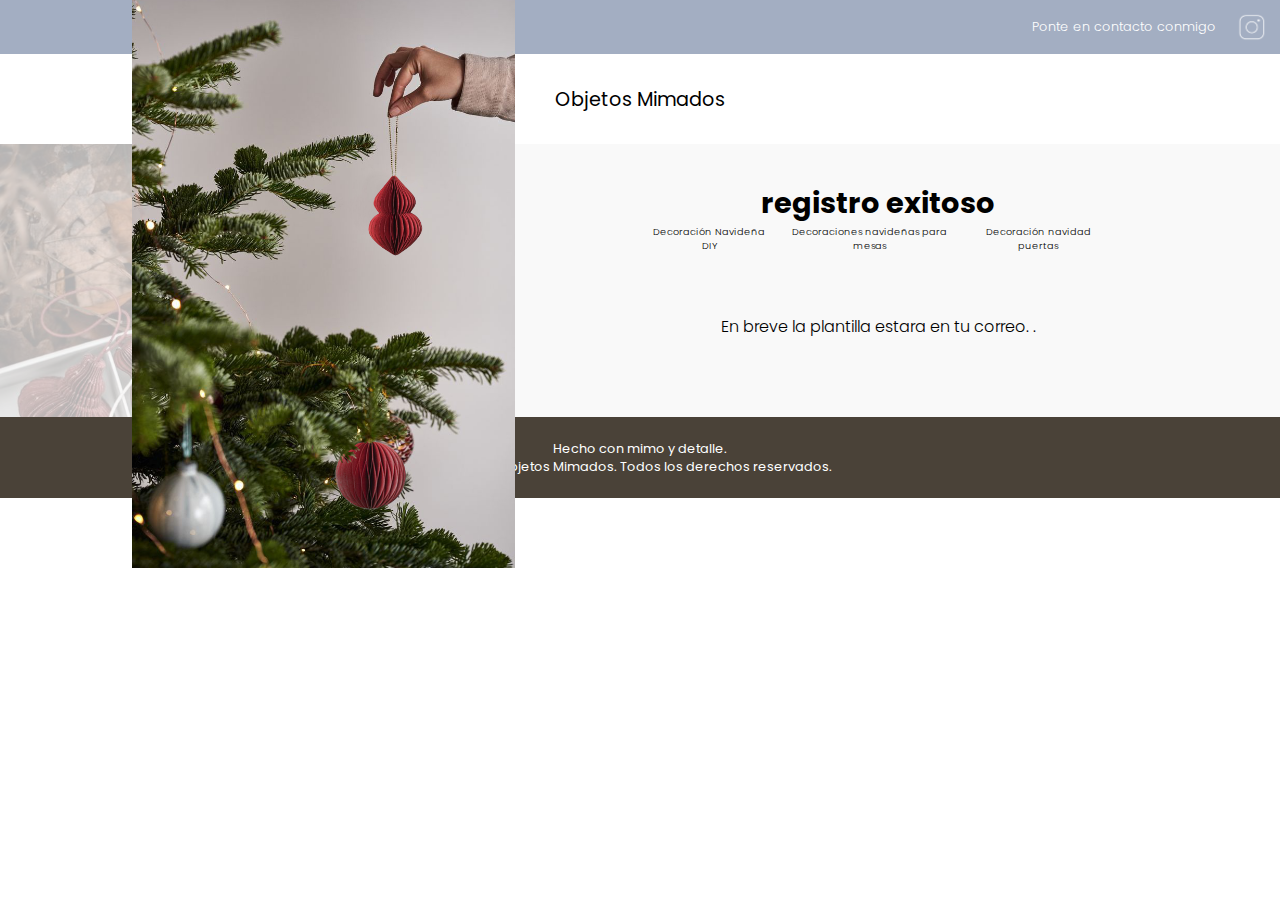
==== success.html @ 0178d854 "success page" ====
<!doctype html>
<html lang="en">
    <head>
        <meta charset="UTF-8" />
        <link rel="stylesheet" type="text/css" href="/style.css">
        <link rel="icon" type="image/svg+xml" href="" />
        <meta name="viewport" content="width=device-width, initial-scale=1.0" />
        <title>Objetos Mimados</title>
    </head>
    <body>
        <header>
            <section class="notifications">
                <p>Ponte en contacto conmigo</p>
                <a href="https://www.instagram.com/objetosmimados/">
                    <img src="./assets/instagram.png" alt="decoracion navidad para puertas"/>
                </a>
            </section>
            <section class="page-name">
                <p>Objetos Mimados</p>
            </section>
        </header>
        
        <section class="content">
            <figure>
                <img src="./assets/paper baubles.jpg" alt="decoracion navidad casas"/>
            </figure>

            <section>
                <div class="title">
                    <h1>registro exitoso</h1>
                    <div>
                        <h2>Decoración Navideña DIY</h2>
                        <h2>Decoraciones navideñas para mesas</h2>
                        <h2>Decoración navidad puertas</h2>
                    </div>
                </div>

                <figure class="img-smallview">
                    <img src="./assets/paper baubles - small.jpg" alt="decoracion navidad nordica"/>
                </figure>

                <div class="text">
                    <p>En breve la plantilla estara en tu correo. .</p>
                </div>

                
            
            </section>
        </section>

        <footer>
            <p>Hecho con mimo y detalle.</p>
            <p>© 2023 Objetos Mimados. Todos los derechos reservados.</p>
        </footer>
        
        <div id="app"></div>
        <script type="module" src="/main.js"></script>
    </body>
</html>
---- style.css ----
@import url('https://fonts.googleapis.com/css2?family=Poppins:wght@100;200;300;400;600&display=swap');


:root{
    --card-background: #f3f2f2;
    --gray:#A1A1A1;
    --gray-light: #f9f9f9;
    --gray-dark:#686868;
    --white:#ffffff;
    --blue: #A3AEC2;
    --black: rgb(58, 58, 58);
    --taupe: #4A4238;
}

*{
    margin: 0;
    padding:0;
    box-sizing: border-box;
    font-family: 'Poppins', sans-serif;
}

::placeholder{
    color: var(--gray);
}

/*scroll bar*/
::-webkit-scrollbar {
    width: 0.3rem;
}
::-webkit-scrollbar-track {
    box-shadow: inset 0 0 5px var(--gray); 
    border-radius: 10px;
}
::-webkit-scrollbar-thumb {
    background: var(--gray-dark); 
    border-radius: 10px;
}
::-webkit-scrollbar-thumb:hover {
    background: var(--gray-dark); 
}




body header{
    width: 100%;
    
} 

body header .notifications{
    background-color: var(--blue);
    padding: 1%;
    display: flex;
    flex-direction: row;
    justify-content: center;
    align-items: center;
}

body header .notifications p{
    color: var(--white);
    padding: 2%;
    font-weight: 300;
    font-size: 0.8rem;
}


body header .notifications  a{
    width: 12%;
    display: flex;
}

body header .notifications  a img{
    width: 90%;
    padding: 5%;
}

body header .page-name{
    padding: 5%;
    text-align: center;
}

body header .page-name p{
    font-size: 1.2rem;
}

body .content{
    width: 100%;
    background-color: var(--gray-light);
}

body .content figure{
    width: 0%;
}

body .content figure img{
    width: 0%;   
}

body .content section {
    width: 100%;
   
}

body .content section .title{
    padding: 0 0 3% 0;
    text-align: center;
}

body .content section .title h1{
    font-size: 1.8rem;
}

body .content section .title h2{
    font-weight: 300;
    font-size: 1rem;
}


body .content section .img-smallview {
    width: 100%;
}

body .content section .img-smallview img{
    width: 100%;
}

body .content section .text{
    text-align: center;
    padding: 5%;
}

body .content section .text p{
    font-weight: 300;
    font-size: 1rem;
}

body .content section form{
    padding: 10%;
    display: flex;
    flex-direction: column;
    background-color: var(--white);
    border-radius: 0.8rem;
    box-shadow: 0 2px 4px var(--gray);
}

body .content section form label{
    padding: 1% 0;
    color: var(--blue);
}

body .content section form input{
    margin: 1% 0 3% 0;
    background: transparent;
    padding: 2%;
    border: none;
    border-bottom: solid var(--taupe) 1px;
    outline: none;
    color: var(--taupe);
}

body .content section form button{
    font-size: 1rem;
    margin: 5% 0;
    padding: 3%;
    border-radius: 0.8rem;
    box-shadow: 0 2px 4px var(--gray);
    font-weight: 500;
    background: var(--blue);
    color: var(--white);
    border: none;
    cursor: pointer;
}

body .content section form button:hover {
    animation: shaking 0.4s infinite;}
@keyframes shaking {
   0% {transform: translateX(0) rotate(0deg);}
   25% {transform: translateX(15px) rotate(3deg);}
   50% {transform: translateX(0px) rotate(0deg);}
   75% {transform: translateX(-15px) rotate(-3deg);}
   100% {transform: translateX(0px) rotate(0deg);}
}

body footer{
    background-color: var(--taupe);
    padding: 2%;
}

body footer p{
    font-size: 0.8rem;
    color: var(--white);
    text-align: center;
}

/* Media query for tablets */
@media screen and (min-width: 768px) {

    body header .notifications{
        height: 6vh;
        padding: 0;
        justify-content: flex-end;
    }
    body header .notifications p{
        padding: 1%;
    }
    body header .notifications a{
        width: 6%;
    }
    body header .page-name{
        height: 10vh;
        display: flex;
        justify-content: center;
        align-items: center;
        padding: 0;
    }
    body .content section form label{
        font-size: 1rem;
    }
    body .content section form button{
        font-size: 1.2rem;
    }
    body footer{
        height: 9vh;
        display: flex;
        flex-direction: column;
        justify-content: center;
        align-items: center;
    }
}

    /* Media query for larger screens (monitors) */
@media screen and (min-width: 1024px) {
    
    body{
        max-width: 1366px;
        margin: auto;
    }

    body header .notifications a{
        width: 4%;
    }
    
    body .content{
        display: flex;
        flex-direction: row;
    }
    body .content section {
        display: flex;
        flex-direction: column;
        align-items: center;
    }
    body .content section .title div{
        display: flex;
    }
    body .content section .title div h2{
        font-weight: 300;
        font-size: .6rem;
        padding: 0 1%;
    }
    body .content section text p{
        padding: 0 0 2% 0;
    }
    body .content figure{
        width: 40%;
        background-image: url(/assets/Christmas\ Decor.jpg);
        background-size: cover;
        position: relative;
        display: flex;
        justify-content: flex-end;
        align-items: center;
    }

    body .content figure::before {
        content: "";
        position: absolute;
        top: 0;
        left: 0;
        width: 100%;
        height: 100%;
        background-color: rgb(254, 254, 254, 0.71) ;
    }

    body .content figure img{
        width: 85%;   
        position: absolute;
        right: -4em;
    }
    body .content section{
        width: 60%;
        margin: 3% 5% 3% 7% ;
    }
    body .content section .img-smallview img{
        width: 0;
        height: 0;
    }
    body .content section .text{
        padding:  5%;
    }
    body .content section .text p{
        padding: 2% 0;
    }
    body .content section form{
        padding: 2% 10%;
        width: 70%;
        background-color: transparent;
        box-shadow: none;
    }
    body .content section form label{
        padding: 3% 0 ;
    }
    body .content section form input{
        font-size: 1rem;
        padding: 3%;
        border-radius: 0.8rem;
        box-shadow: 0 2px 4px var(--gray);
        font-weight: 500;
        background: var(--white);
        border: none;        
    }
    body .content section form button{
        padding: 2%;
        margin: 8% 0 5%;
    }
    
}
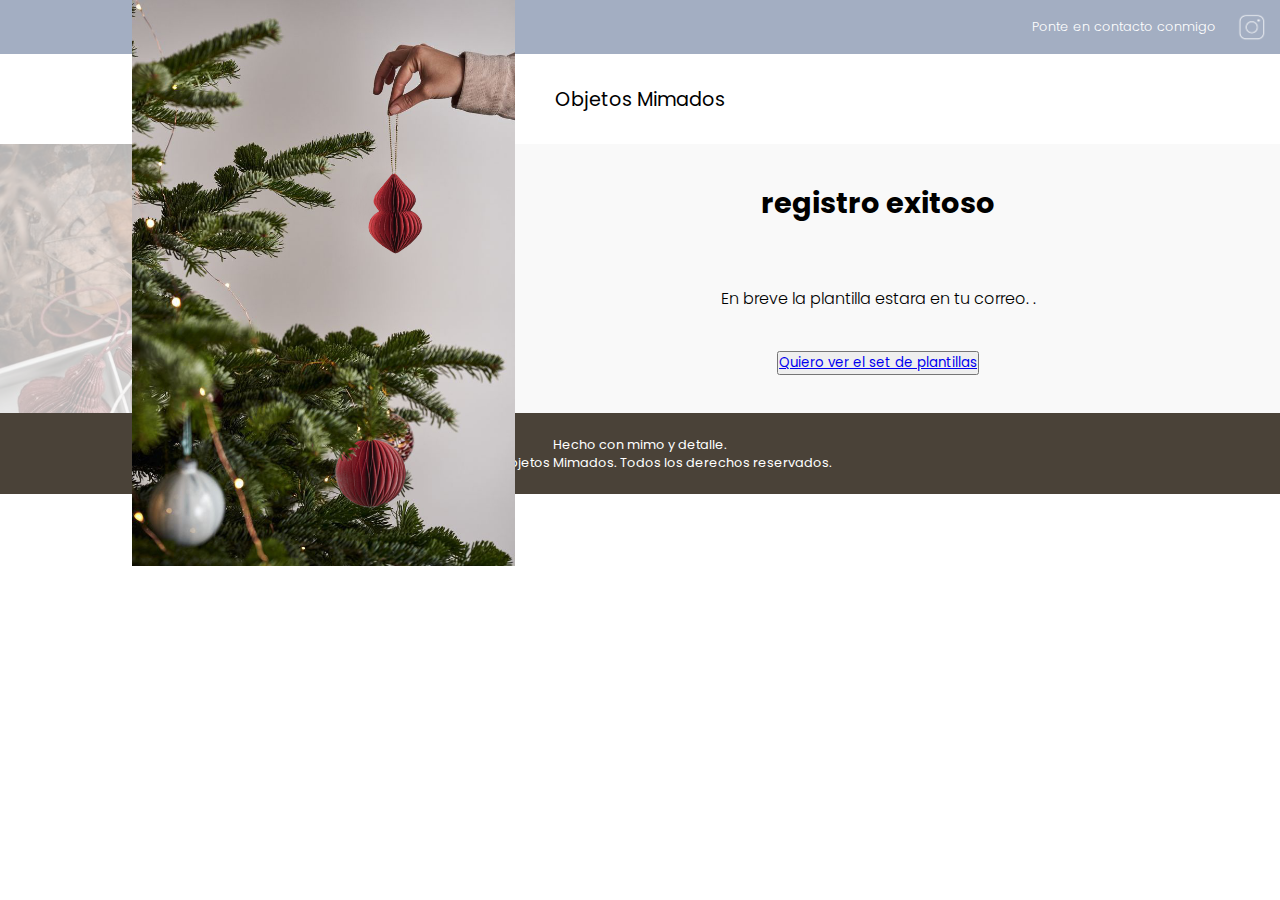
==== commit ace20b1c: "l" ====
--- a/success.html
+++ b/success.html
@@ -2,7 +2,7 @@
 <html lang="en">
     <head>
         <meta charset="UTF-8" />
-        <link rel="stylesheet" type="text/css" href="/style.css">
+        <link rel="stylesheet" type="text/css" href="/success.css">
         <link rel="icon" type="image/svg+xml" href="" />
         <meta name="viewport" content="width=device-width, initial-scale=1.0" />
         <title>Objetos Mimados</title>
@@ -28,11 +28,6 @@
             <section>
                 <div class="title">
                     <h1>registro exitoso</h1>
-                    <div>
-                        <h2>Decoración Navideña DIY</h2>
-                        <h2>Decoraciones navideñas para mesas</h2>
-                        <h2>Decoración navidad puertas</h2>
-                    </div>
                 </div>
 
                 <figure class="img-smallview">
@@ -42,6 +37,10 @@
                 <div class="text">
                     <p>En breve la plantilla estara en tu correo. .</p>
                 </div>
+
+                <button>
+                    <a href="https://pay.hotmart.com/R87188174J?off=5dvn2goa&checkoutMode=10&bid=1696217937513">Quiero ver el set de plantillas</a>
+                </button>
 
                 
             
--- a/success.css
+++ b/success.css
@@ -0,0 +1,325 @@
+@import url('https://fonts.googleapis.com/css2?family=Poppins:wght@100;200;300;400;600&display=swap');
+
+
+:root{
+    --card-background: #f3f2f2;
+    --gray:#A1A1A1;
+    --gray-light: #f9f9f9;
+    --gray-dark:#686868;
+    --white:#ffffff;
+    --blue: #A3AEC2;
+    --black: rgb(58, 58, 58);
+    --taupe: #4A4238;
+}
+
+*{
+    margin: 0;
+    padding:0;
+    box-sizing: border-box;
+    font-family: 'Poppins', sans-serif;
+}
+
+::placeholder{
+    color: var(--gray);
+}
+
+/*scroll bar*/
+::-webkit-scrollbar {
+    width: 0.3rem;
+}
+::-webkit-scrollbar-track {
+    box-shadow: inset 0 0 5px var(--gray); 
+    border-radius: 10px;
+}
+::-webkit-scrollbar-thumb {
+    background: var(--gray-dark); 
+    border-radius: 10px;
+}
+::-webkit-scrollbar-thumb:hover {
+    background: var(--gray-dark); 
+}
+
+
+
+
+body header{
+    width: 100%;
+    
+} 
+
+body header .notifications{
+    background-color: var(--blue);
+    padding: 1%;
+    display: flex;
+    flex-direction: row;
+    justify-content: center;
+    align-items: center;
+}
+
+body header .notifications p{
+    color: var(--white);
+    padding: 2%;
+    font-weight: 300;
+    font-size: 0.8rem;
+}
+
+
+body header .notifications  a{
+    width: 12%;
+    display: flex;
+}
+
+body header .notifications  a img{
+    width: 90%;
+    padding: 5%;
+}
+
+body header .page-name{
+    padding: 5%;
+    text-align: center;
+}
+
+body header .page-name p{
+    font-size: 1.2rem;
+}
+
+body .content{
+    width: 100%;
+    background-color: var(--gray-light);
+}
+
+body .content figure{
+    width: 0%;
+}
+
+body .content figure img{
+    width: 0%;   
+}
+
+body .content section {
+    width: 100%;
+   
+}
+
+body .content section .title{
+    padding: 0 0 3% 0;
+    text-align: center;
+}
+
+body .content section .title h1{
+    font-size: 1.8rem;
+}
+
+body .content section .title h2{
+    font-weight: 300;
+    font-size: 1rem;
+}
+
+
+body .content section .img-smallview {
+    width: 100%;
+}
+
+body .content section .img-smallview img{
+    width: 100%;
+}
+
+body .content section .text{
+    text-align: center;
+    padding: 5%;
+}
+
+body .content section .text p{
+    font-weight: 300;
+    font-size: 1rem;
+}
+
+body .content section form{
+    padding: 10%;
+    display: flex;
+    flex-direction: column;
+    background-color: var(--white);
+    border-radius: 0.8rem;
+    box-shadow: 0 2px 4px var(--gray);
+}
+
+body .content section form label{
+    padding: 1% 0;
+    color: var(--blue);
+}
+
+body .content section form input{
+    margin: 1% 0 3% 0;
+    background: transparent;
+    padding: 2%;
+    border: none;
+    border-bottom: solid var(--taupe) 1px;
+    outline: none;
+    color: var(--taupe);
+}
+
+body .content section form button{
+    font-size: 1rem;
+    margin: 5% 0;
+    padding: 3%;
+    border-radius: 0.8rem;
+    box-shadow: 0 2px 4px var(--gray);
+    font-weight: 500;
+    background: var(--blue);
+    color: var(--white);
+    border: none;
+    cursor: pointer;
+}
+
+body .content section form button:hover {
+    animation: shaking 0.4s infinite;}
+@keyframes shaking {
+   0% {transform: translateX(0) rotate(0deg);}
+   25% {transform: translateX(15px) rotate(3deg);}
+   50% {transform: translateX(0px) rotate(0deg);}
+   75% {transform: translateX(-15px) rotate(-3deg);}
+   100% {transform: translateX(0px) rotate(0deg);}
+}
+
+body footer{
+    background-color: var(--taupe);
+    padding: 2%;
+}
+
+body footer p{
+    font-size: 0.8rem;
+    color: var(--white);
+    text-align: center;
+}
+
+/* Media query for tablets */
+@media screen and (min-width: 768px) {
+
+    body header .notifications{
+        height: 6vh;
+        padding: 0;
+        justify-content: flex-end;
+    }
+    body header .notifications p{
+        padding: 1%;
+    }
+    body header .notifications a{
+        width: 6%;
+    }
+    body header .page-name{
+        height: 10vh;
+        display: flex;
+        justify-content: center;
+        align-items: center;
+        padding: 0;
+    }
+    body .content section form label{
+        font-size: 1rem;
+    }
+    body .content section form button{
+        font-size: 1.2rem;
+    }
+    body footer{
+        height: 9vh;
+        display: flex;
+        flex-direction: column;
+        justify-content: center;
+        align-items: center;
+    }
+}
+
+    /* Media query for larger screens (monitors) */
+@media screen and (min-width: 1024px) {
+    
+    body{
+        max-width: 1366px;
+        margin: auto;
+    }
+
+    body header .notifications a{
+        width: 4%;
+    }
+    
+    body .content{
+        display: flex;
+        flex-direction: row;
+    }
+    body .content section {
+        display: flex;
+        flex-direction: column;
+        align-items: center;
+    }
+    body .content section .title div{
+        display: flex;
+    }
+    body .content section .title div h2{
+        font-weight: 300;
+        font-size: .6rem;
+        padding: 0 1%;
+    }
+    body .content section text p{
+        padding: 0 0 2% 0;
+    }
+    body .content figure{
+        width: 40%;
+        background-image: url(/assets/ChristmasDecor.jpg);
+        background-size: cover;
+        position: relative;
+        display: flex;
+        justify-content: flex-end;
+        align-items: center;
+    }
+
+    body .content figure::before {
+        content: "";
+        position: absolute;
+        top: 0;
+        left: 0;
+        width: 100%;
+        height: 100%;
+        background-color: rgb(254, 254, 254, 0.71) ;
+    }
+
+    body .content figure img{
+        width: 85%;   
+        position: absolute;
+        right: -4em;
+    }
+    body .content section{
+        width: 60%;
+        margin: 3% 5% 3% 7% ;
+    }
+    body .content section .img-smallview img{
+        width: 0;
+        height: 0;
+    }
+    body .content section .text{
+        padding:  5%;
+    }
+    body .content section .text p{
+        padding: 2% 0;
+    }
+    body .content section form{
+        padding: 2% 10%;
+        width: 70%;
+        background-color: transparent;
+        box-shadow: none;
+    }
+    body .content section form label{
+        padding: 3% 0 ;
+    }
+    body .content section form input{
+        font-size: 1rem;
+        padding: 3%;
+        border-radius: 0.8rem;
+        box-shadow: 0 2px 4px var(--gray);
+        font-weight: 500;
+        background: var(--white);
+        border: none;        
+    }
+    body .content section form button{
+        padding: 2%;
+        margin: 8% 0 5%;
+    }
+    
+}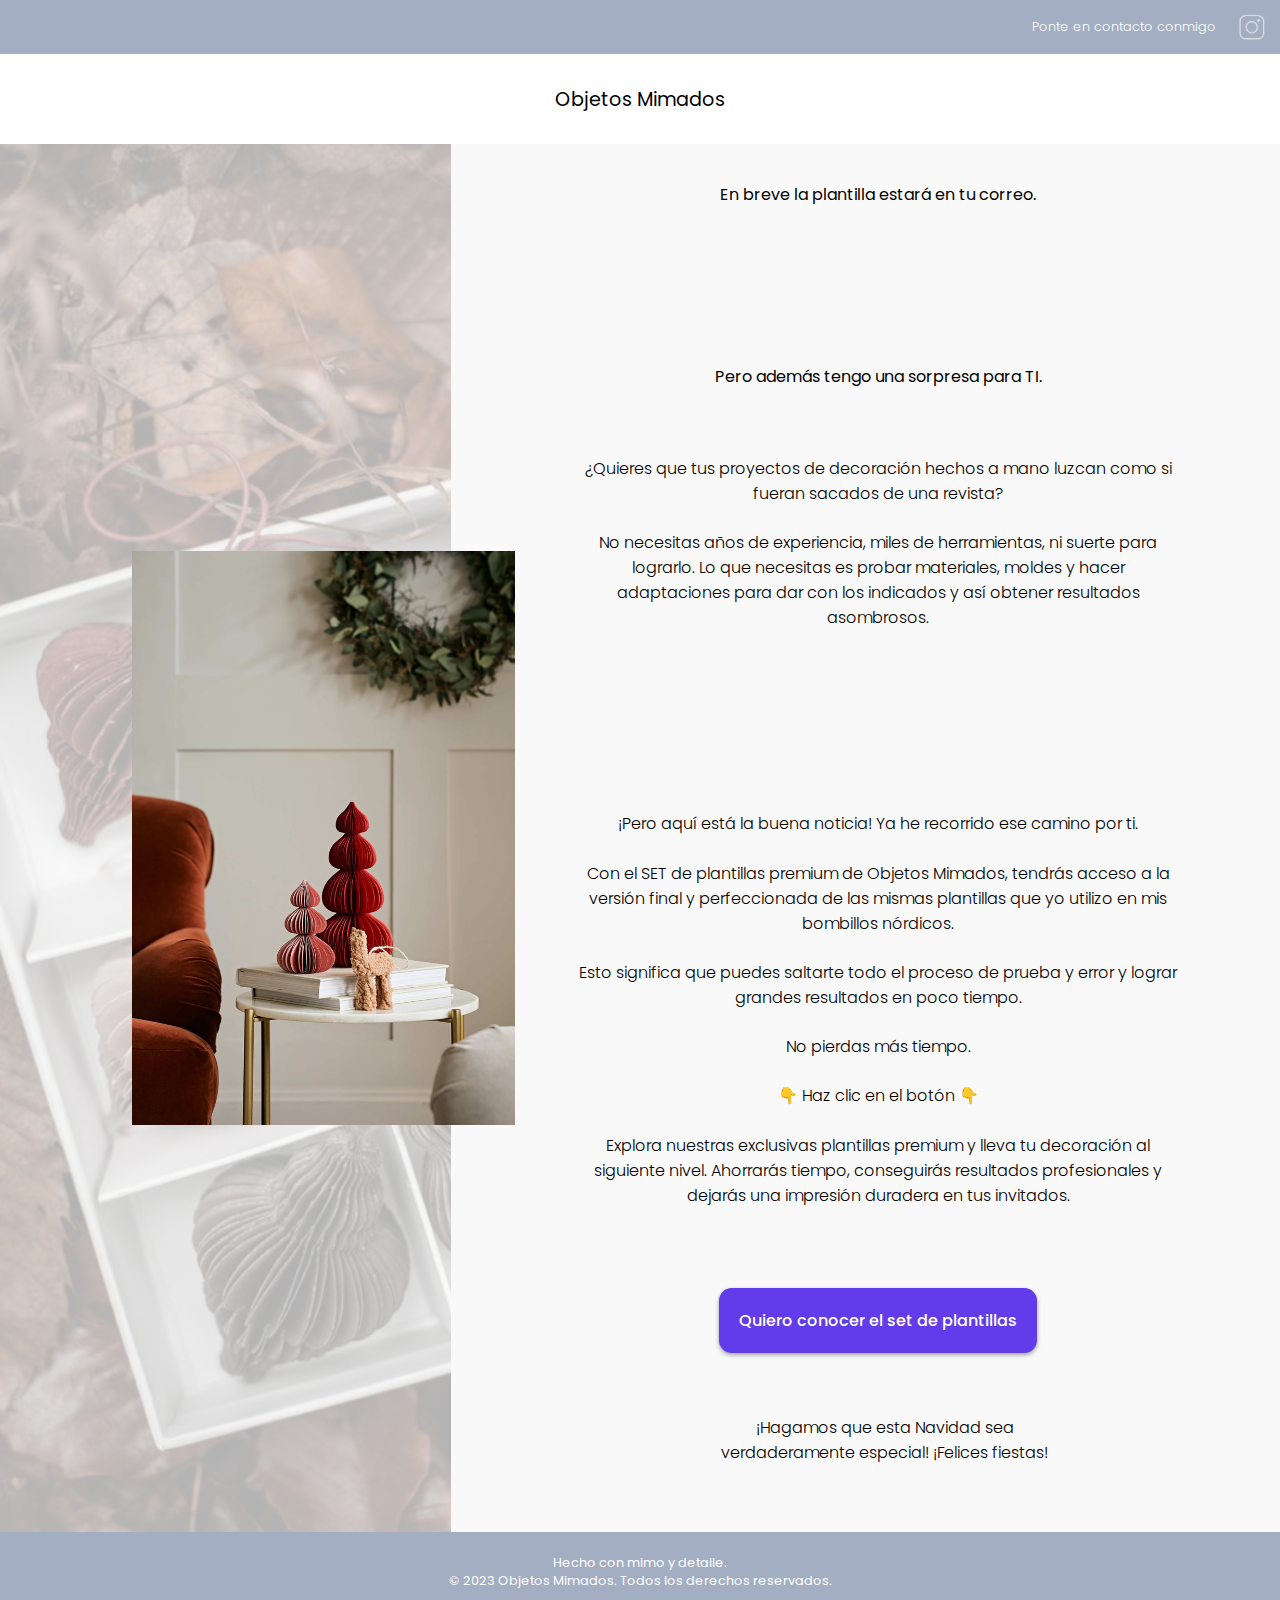
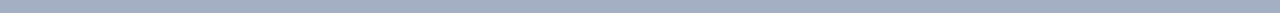
==== commit 3042bf2e: "success styles" ====
--- a/success.html
+++ b/success.html
@@ -2,8 +2,8 @@
 <html lang="en">
     <head>
         <meta charset="UTF-8" />
-        <link rel="stylesheet" type="text/css" href="/success.css">
-        <link rel="icon" type="image/svg+xml" href="" />
+        <link rel="stylesheet" type="text/css" href="success.css">
+        <link rel="icon" type="image/svg+xml" href="/vite.svg" />
         <meta name="viewport" content="width=device-width, initial-scale=1.0" />
         <title>Objetos Mimados</title>
     </head>
@@ -22,28 +22,51 @@
         
         <section class="content">
             <figure>
-                <img src="./assets/paper baubles.jpg" alt="decoracion navidad casas"/>
+                <img src="./assets/livingroom.jpg" alt="decoracion navidad casas"/>
             </figure>
 
             <section>
                 <div class="title">
-                    <h1>registro exitoso</h1>
+                    <p>En breve la plantilla estará en tu correo.</p>
+                    <iframe src="https://giphy.com/embed/8i7IQbqY4iXuD3MDRT"  frameBorder="0" class="giphy-embed" allowFullScreen></iframe>
+                    <p>Pero además tengo una sorpresa para TI. </p>
                 </div>
 
-                <figure class="img-smallview">
-                    <img src="./assets/paper baubles - small.jpg" alt="decoracion navidad nordica"/>
-                </figure>
+                <div class="text">
+                    <p>¿Quieres que tus proyectos de decoración hechos a mano luzcan como si fueran sacados de una revista?</p>
 
-                <div class="text">
-                    <p>En breve la plantilla estara en tu correo. .</p>
+                    <figure class="img-smallview">
+                        <img src="./assets/livingroom.jpg" alt="decoracion navidad casas"/>
+                    </figure>
+
+                    <p>No necesitas años de experiencia, miles de herramientas,  ni suerte para lograrlo. Lo que necesitas es probar materiales, moldes y hacer adaptaciones para dar con los indicados y así obtener resultados asombrosos.</p>
+                    
+                    <iframe src="https://giphy.com/embed/ciPzVXFVbAcdFEHubs"  frameBorder="0" class="giphy-embed" allowFullScreen></iframe>
+                    
+                    <p>¡Pero aquí está la buena noticia! Ya he recorrido ese camino por ti. </p>
+                    <p>Con el SET de plantillas premium de Objetos Mimados, tendrás acceso a la versión final y perfeccionada de las mismas plantillas que yo utilizo en mis bombillos nórdicos.</p>
+                    <p>Esto significa que puedes saltarte todo el proceso de prueba y error y lograr grandes resultados en poco tiempo.</p>
+                    
+                    <figure class="img-smallview">
+                        <img src="./assets/puristische Weihnachtsdeko ohne Nadeln I Wiener Wohnsinn Interior Blog (3).jpg" alt="decoracion navidad nordica"/>
+                    </figure>
+                    
+                    <p>No pierdas más tiempo.</p> 
+                    <p>👇 Haz clic en el botón 👇 </p>
+                    <p>Explora nuestras exclusivas plantillas premium y lleva tu decoración al siguiente nivel. Ahorrarás tiempo, conseguirás resultados profesionales y dejarás una impresión duradera en tus invitados. </p>
                 </div>
 
                 <button>
-                    <a href="https://pay.hotmart.com/R87188174J?off=5dvn2goa&checkoutMode=10&bid=1696217937513">Quiero ver el set de plantillas</a>
+                    <a href="https://pay.hotmart.com/R87188174J?off=5dvn2goa&checkoutMode=10&bid=1696217937513">Quiero conocer el set de plantillas</a>
                 </button>
 
+                <section class="final">
+                    <p>¡Hagamos que esta Navidad sea verdaderamente especial! ¡Felices fiestas!</p>
+                    <figure class="img-smallview">
+                        <img src="./assets/descarga (35).jpg" alt="decoracion navidad nordica"/>
+                    </figure>
+                </section>
                 
-            
             </section>
         </section>
 
--- a/success.css
+++ b/success.css
@@ -8,6 +8,7 @@
     --gray-dark:#686868;
     --white:#ffffff;
     --blue: #A3AEC2;
+    --blue2:#623CEA;
     --black: rgb(58, 58, 58);
     --taupe: #4A4238;
 }
@@ -98,6 +99,9 @@
 
 body .content section {
     width: 100%;
+    display: flex;
+    flex-direction: column;
+    align-items: center;
    
 }
 
@@ -132,46 +136,22 @@
 body .content section .text p{
     font-weight: 300;
     font-size: 1rem;
-}
-
-body .content section form{
-    padding: 10%;
-    display: flex;
-    flex-direction: column;
-    background-color: var(--white);
-    border-radius: 0.8rem;
-    box-shadow: 0 2px 4px var(--gray);
-}
-
-body .content section form label{
-    padding: 1% 0;
-    color: var(--blue);
-}
-
-body .content section form input{
-    margin: 1% 0 3% 0;
-    background: transparent;
     padding: 2%;
-    border: none;
-    border-bottom: solid var(--taupe) 1px;
-    outline: none;
-    color: var(--taupe);
-}
-
-body .content section form button{
+}
+
+body .content section button{
     font-size: 1rem;
     margin: 5% 0;
     padding: 3%;
     border-radius: 0.8rem;
     box-shadow: 0 2px 4px var(--gray);
     font-weight: 500;
-    background: var(--blue);
-    color: var(--white);
+    background: var(--blue2);
     border: none;
     cursor: pointer;
 }
 
-body .content section form button:hover {
+body .content section button:hover {
     animation: shaking 0.4s infinite;}
 @keyframes shaking {
    0% {transform: translateX(0) rotate(0deg);}
@@ -181,8 +161,26 @@
    100% {transform: translateX(0px) rotate(0deg);}
 }
 
+body .content section button a{
+    color: var(--white);
+    text-decoration: none;
+}
+
+body .content section .final{
+    
+
+}
+
+body .content section .final p{
+    font-weight: 300;
+    font-size: 1rem;
+    padding: 2%;
+    text-align: center;
+}
+
+
 body footer{
-    background-color: var(--taupe);
+    background-color: var(--blue);
     padding: 2%;
 }
 
@@ -251,10 +249,11 @@
     }
     body .content section .title div{
         display: flex;
+        flex-direction: column;
     }
     body .content section .title div h2{
         font-weight: 300;
-        font-size: .6rem;
+       /*  font-size: .6rem; */
         padding: 0 1%;
     }
     body .content section text p{
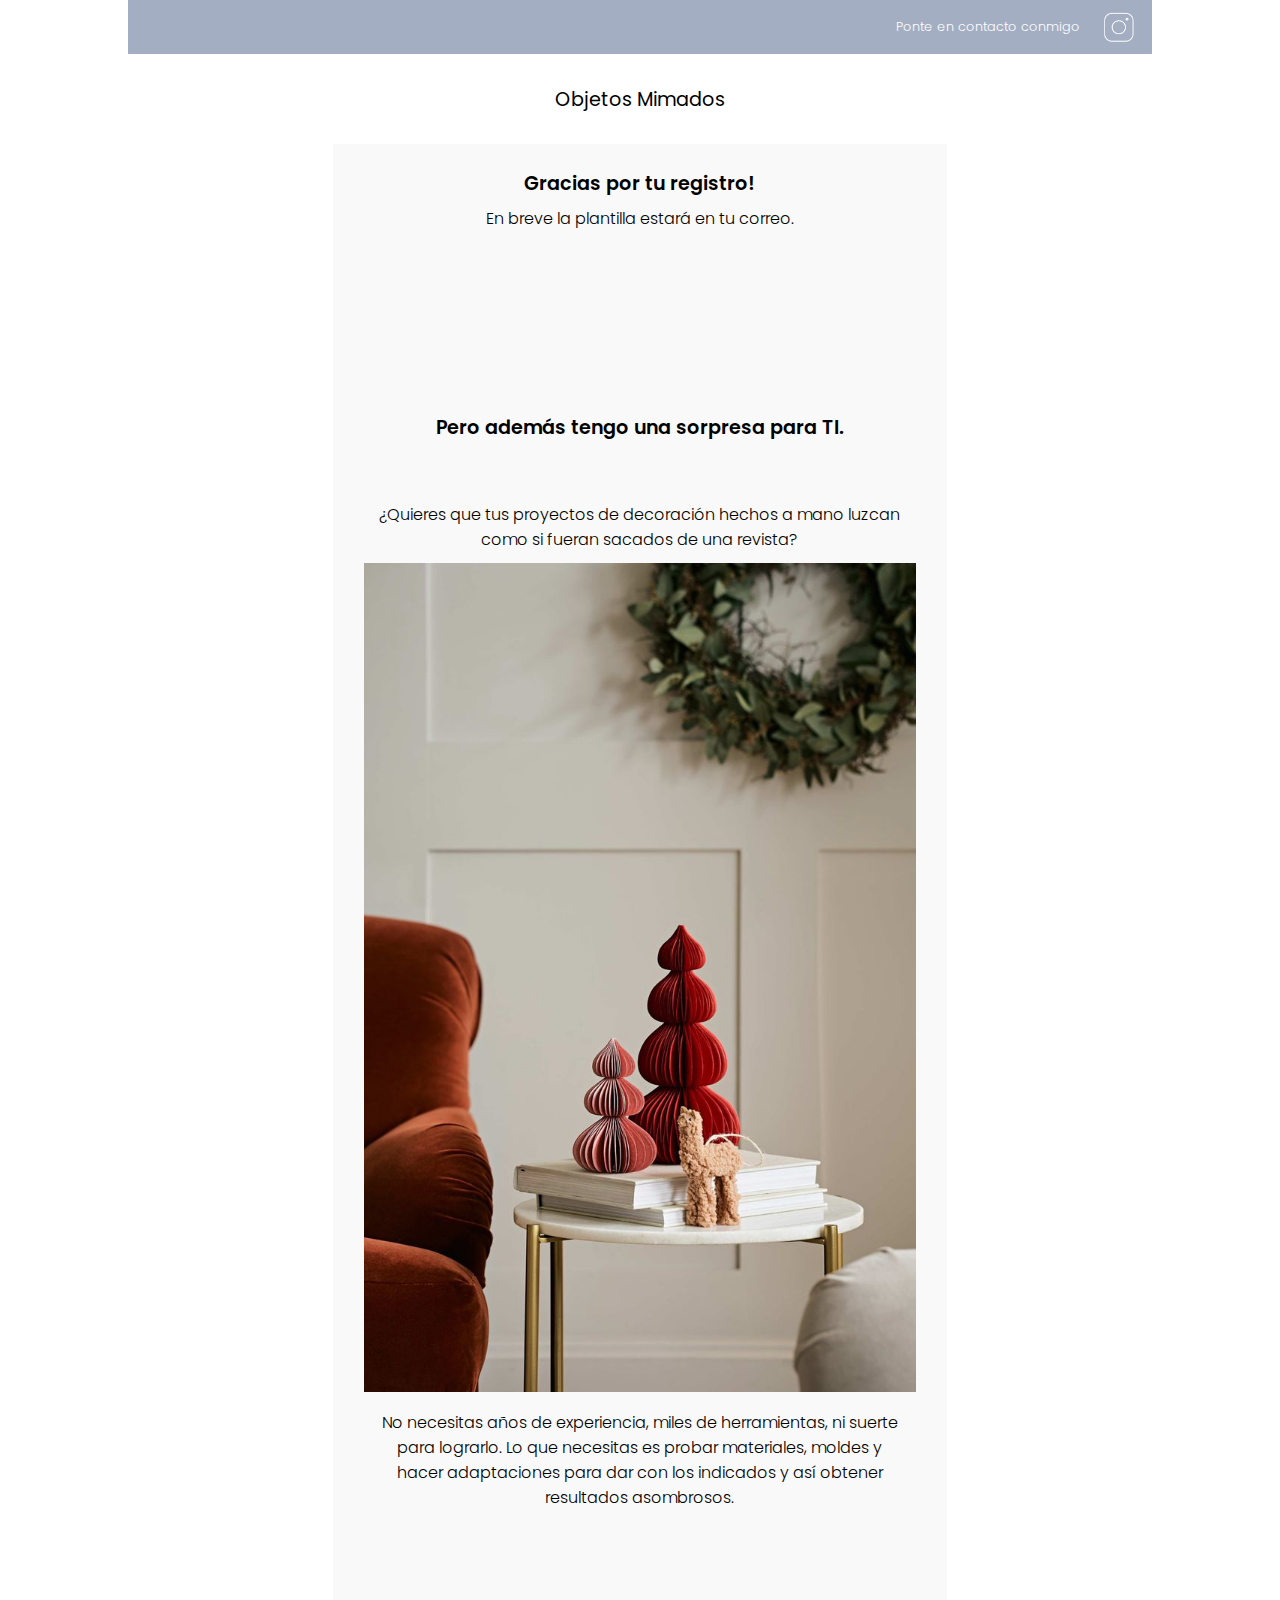
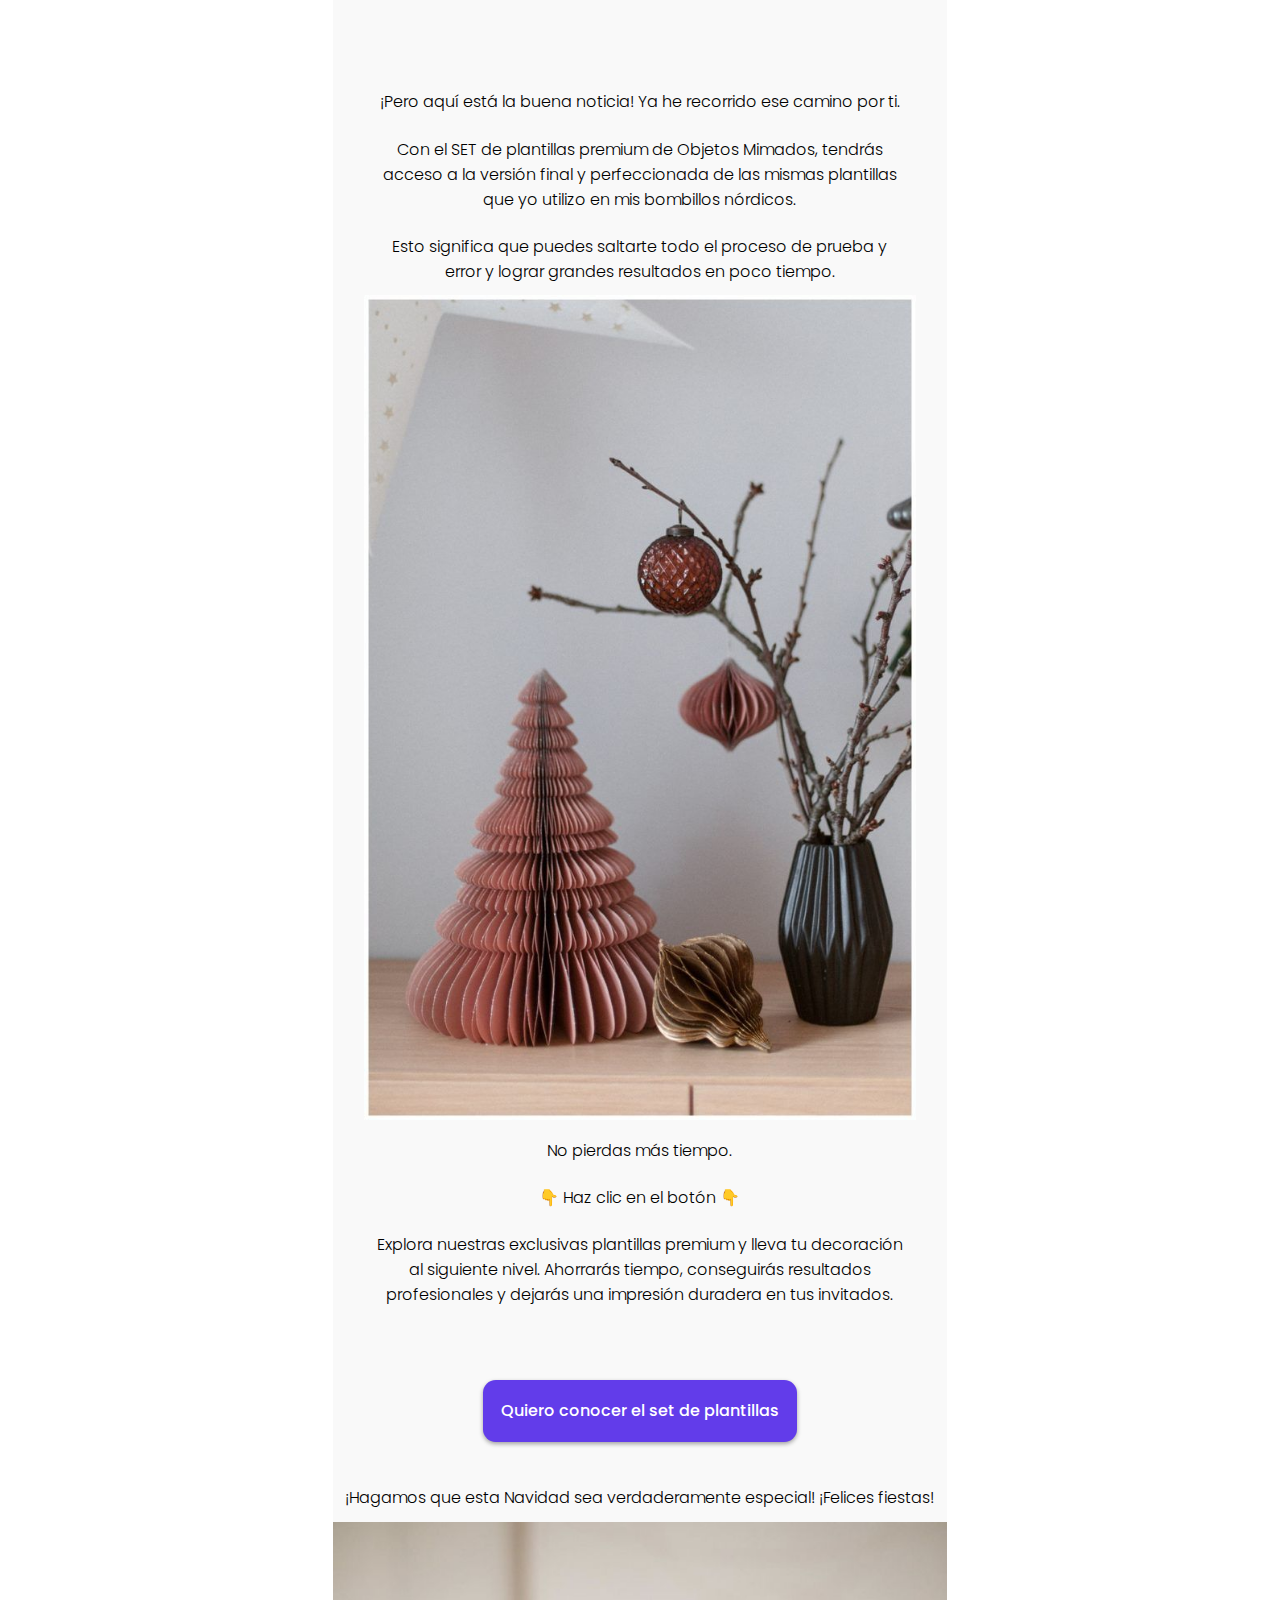
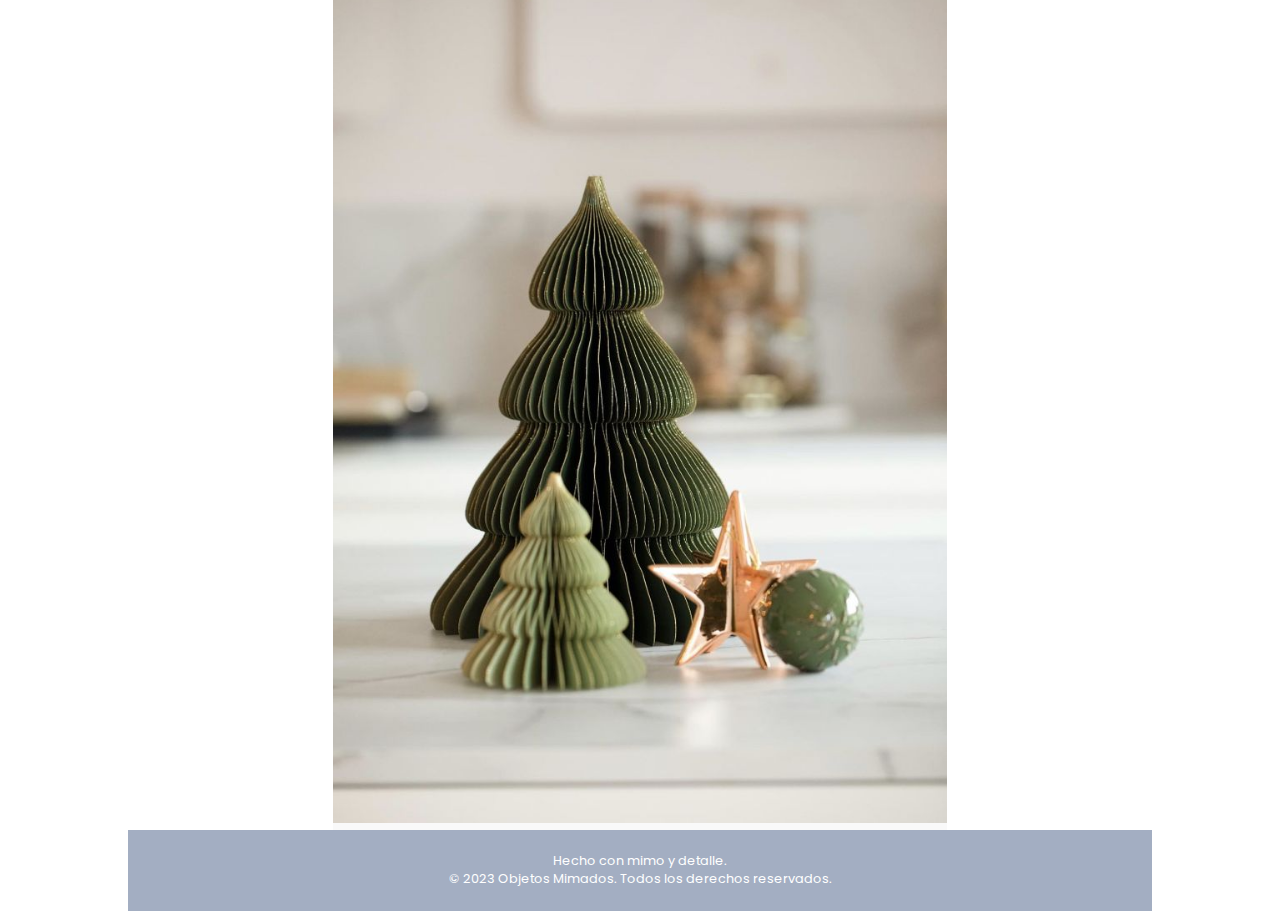
==== commit 1b524e28: "success styles" ====
--- a/success.html
+++ b/success.html
@@ -20,16 +20,17 @@
             </section>
         </header>
         
-        <section class="content">
+        <section class="content-success">
             <figure>
                 <img src="./assets/livingroom.jpg" alt="decoracion navidad casas"/>
             </figure>
 
             <section>
                 <div class="title">
+                    <h2 class="successh2">Gracias por tu registro! </h2>
                     <p>En breve la plantilla estará en tu correo.</p>
                     <iframe src="https://giphy.com/embed/8i7IQbqY4iXuD3MDRT"  frameBorder="0" class="giphy-embed" allowFullScreen></iframe>
-                    <p>Pero además tengo una sorpresa para TI. </p>
+                    <h2 class="successh2">Pero además tengo una sorpresa para TI. </h2>
                 </div>
 
                 <div class="text">
@@ -66,7 +67,7 @@
                         <img src="./assets/descarga (35).jpg" alt="decoracion navidad nordica"/>
                     </figure>
                 </section>
-                
+
             </section>
         </section>
 
--- a/success.css
+++ b/success.css
@@ -84,20 +84,20 @@
     font-size: 1.2rem;
 }
 
-body .content{
+body .content-success{
     width: 100%;
     background-color: var(--gray-light);
 }
 
-body .content figure{
+body .content-success figure{
     width: 0%;
 }
 
-body .content figure img{
+body .content-success figure img{
     width: 0%;   
 }
 
-body .content section {
+body .content-success section {
     width: 100%;
     display: flex;
     flex-direction: column;
@@ -105,41 +105,46 @@
    
 }
 
-body .content section .title{
+body .content-success section .title{
     padding: 0 0 3% 0;
     text-align: center;
 }
 
-body .content section .title h1{
-    font-size: 1.8rem;
-}
-
-body .content section .title h2{
-    font-weight: 300;
-    font-size: 1rem;
-}
-
-
-body .content section .img-smallview {
-    width: 100%;
-}
-
-body .content section .img-smallview img{
-    width: 100%;
-}
-
-body .content section .text{
+body .content-success section .title .successh2{
+    font-weight: 600;
+    font-size: 1.2rem;
+}
+
+body .content-success section .title p{
+    font-size: 1rem;
+    font-weight: 300;
+    padding: 2% 0;
+}
+
+body .content-success section .title iframe{
+    padding: 2% 0;
+} 
+
+body .content-success section .img-smallview {
+    width: 100%;
+}
+
+body .content-success section .img-smallview img{
+    width: 100%;
+}
+
+body .content-success section .text{
     text-align: center;
     padding: 5%;
 }
 
-body .content section .text p{
-    font-weight: 300;
-    font-size: 1rem;
-    padding: 2%;
-}
-
-body .content section button{
+body .content-success section .text p{
+    font-weight: 300;
+    font-size: 1rem;
+    padding: 2%;
+}
+
+body .content-success section button{
     font-size: 1rem;
     margin: 5% 0;
     padding: 3%;
@@ -151,7 +156,7 @@
     cursor: pointer;
 }
 
-body .content section button:hover {
+body .content-success section button:hover {
     animation: shaking 0.4s infinite;}
 @keyframes shaking {
    0% {transform: translateX(0) rotate(0deg);}
@@ -161,17 +166,17 @@
    100% {transform: translateX(0px) rotate(0deg);}
 }
 
-body .content section button a{
+body .content-success section button a{
     color: var(--white);
     text-decoration: none;
 }
 
-body .content section .final{
+body .content-success section .final{
     
 
 }
 
-body .content section .final p{
+body .content-success section .final p{
     font-weight: 300;
     font-size: 1rem;
     padding: 2%;
@@ -182,6 +187,7 @@
 body footer{
     background-color: var(--blue);
     padding: 2%;
+    width: 100%;
 }
 
 body footer p{
@@ -211,10 +217,8 @@
         align-items: center;
         padding: 0;
     }
-    body .content section form label{
-        font-size: 1rem;
-    }
-    body .content section form button{
+    body .content-success section .title .successh2{
+        font-weight: 600;
         font-size: 1.2rem;
     }
     body footer{
@@ -230,95 +234,21 @@
 @media screen and (min-width: 1024px) {
     
     body{
-        max-width: 1366px;
+        max-width: 1024px;
         margin: auto;
-    }
-
-    body header .notifications a{
-        width: 4%;
-    }
-    
-    body .content{
-        display: flex;
-        flex-direction: row;
-    }
-    body .content section {
+        
         display: flex;
         flex-direction: column;
         align-items: center;
     }
-    body .content section .title div{
-        display: flex;
-        flex-direction: column;
-    }
-    body .content section .title div h2{
-        font-weight: 300;
-       /*  font-size: .6rem; */
-        padding: 0 1%;
-    }
-    body .content section text p{
-        padding: 0 0 2% 0;
-    }
-    body .content figure{
-        width: 40%;
-        background-image: url(/assets/ChristmasDecor.jpg);
-        background-size: cover;
-        position: relative;
-        display: flex;
-        justify-content: flex-end;
-        align-items: center;
-    }
-
-    body .content figure::before {
-        content: "";
-        position: absolute;
-        top: 0;
-        left: 0;
+
+    body .content-success{
+        width: 60%;
+        background-color: var(--gray-light);
+        
+    }
+    body .footer{
         width: 100%;
-        height: 100%;
-        background-color: rgb(254, 254, 254, 0.71) ;
-    }
-
-    body .content figure img{
-        width: 85%;   
-        position: absolute;
-        right: -4em;
-    }
-    body .content section{
-        width: 60%;
-        margin: 3% 5% 3% 7% ;
-    }
-    body .content section .img-smallview img{
-        width: 0;
-        height: 0;
-    }
-    body .content section .text{
-        padding:  5%;
-    }
-    body .content section .text p{
-        padding: 2% 0;
-    }
-    body .content section form{
-        padding: 2% 10%;
-        width: 70%;
-        background-color: transparent;
-        box-shadow: none;
-    }
-    body .content section form label{
-        padding: 3% 0 ;
-    }
-    body .content section form input{
-        font-size: 1rem;
-        padding: 3%;
-        border-radius: 0.8rem;
-        box-shadow: 0 2px 4px var(--gray);
-        font-weight: 500;
-        background: var(--white);
-        border: none;        
-    }
-    body .content section form button{
-        padding: 2%;
-        margin: 8% 0 5%;
-    }
-    
+    }
+
 }